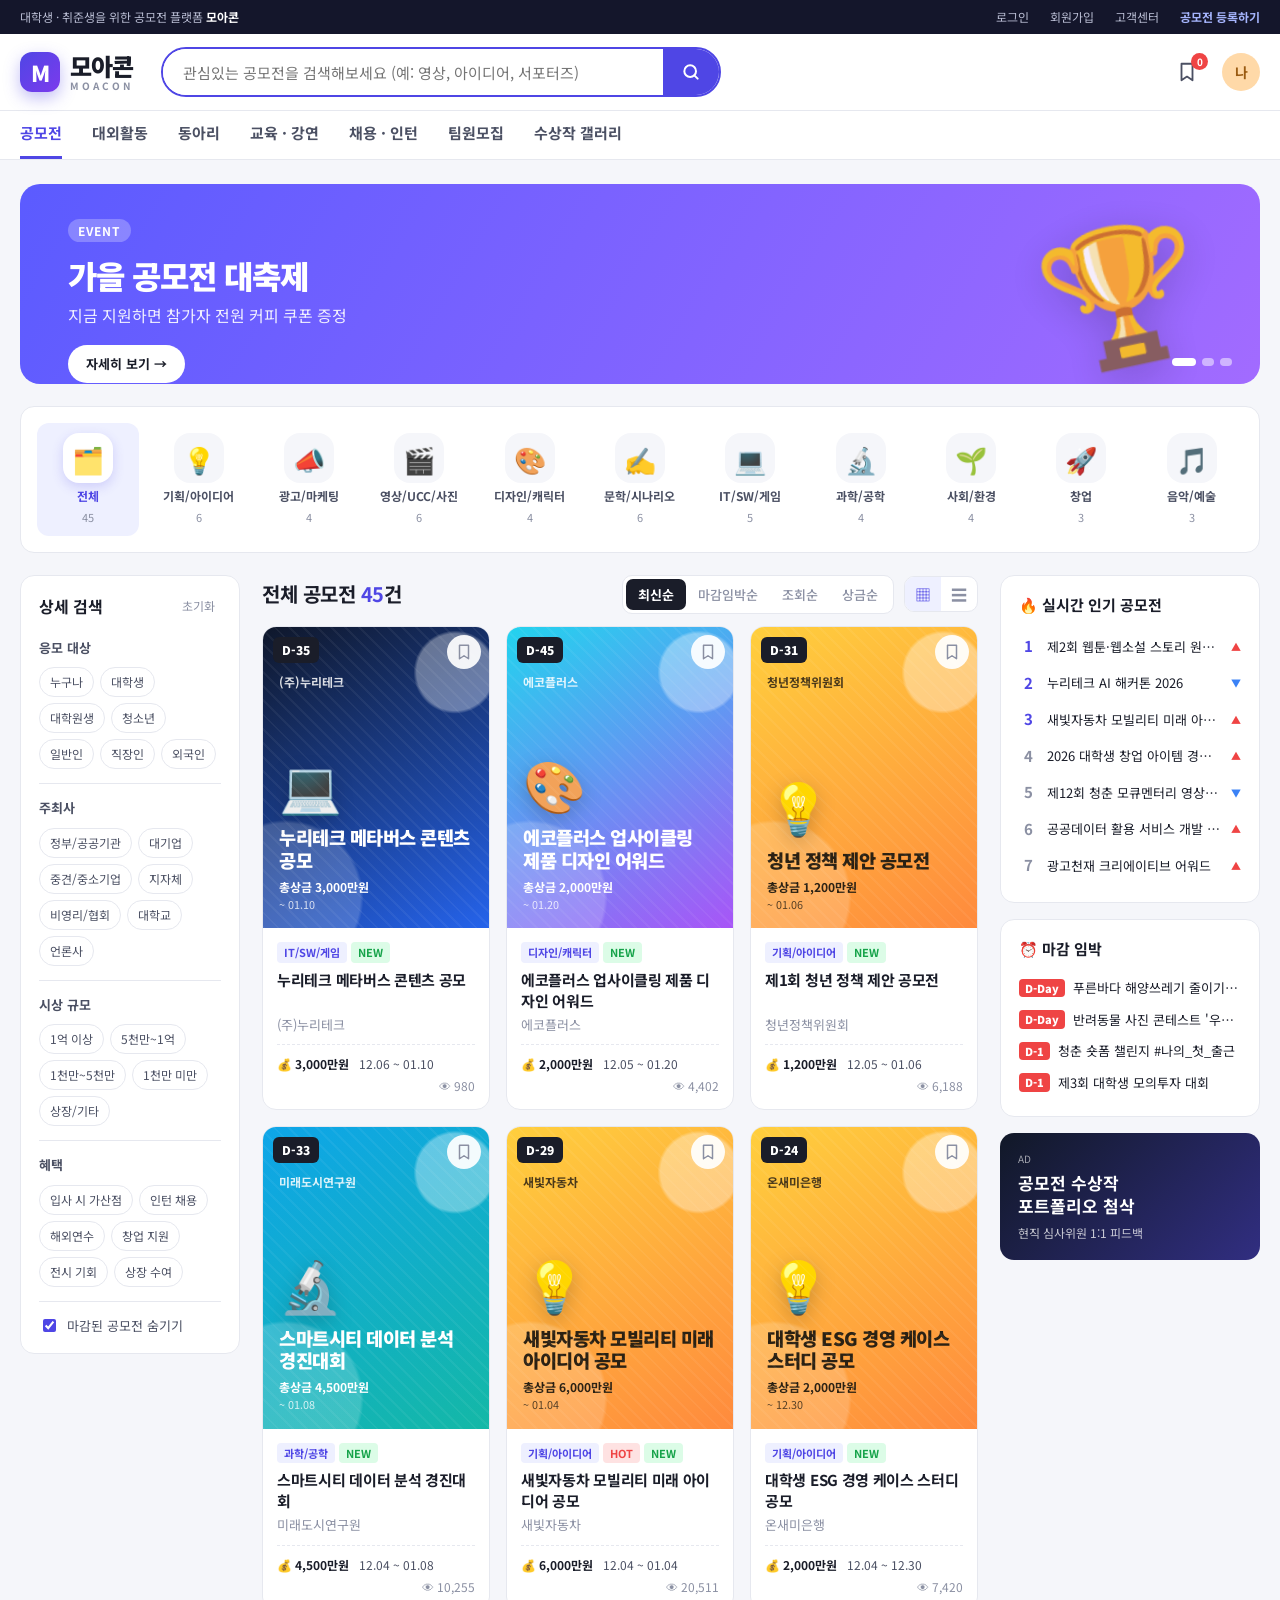
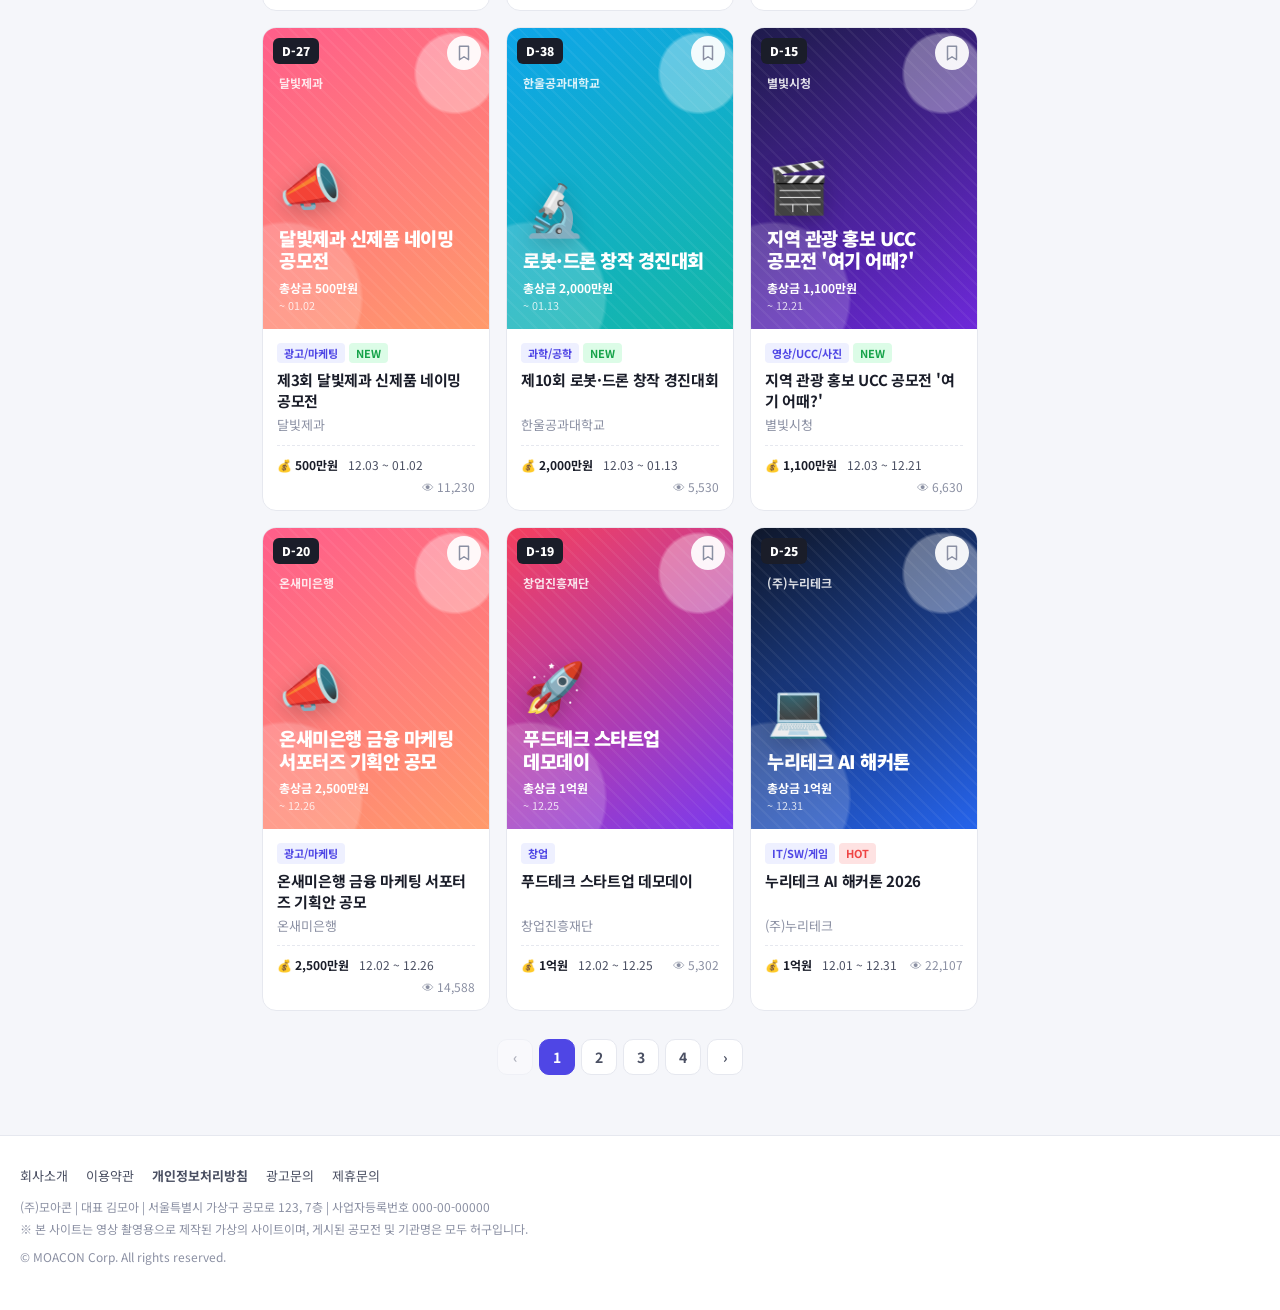
==== index.html @ 185e1c9c "Add mock contest listing site for mockumentary filming Static fictional contest platform (MOACON) wi" ====
<!doctype html>
<html lang="ko">
<head>
  <meta charset="utf-8">
  <meta name="viewport" content="width=device-width, initial-scale=1">
  <title>모아콘 - 대한민국 공모전 · 대외활동 플랫폼</title>
  <link rel="preconnect" href="https://fonts.googleapis.com">
  <link href="https://fonts.googleapis.com/css2?family=Noto+Sans+KR:wght@400;500;700;900&display=swap" rel="stylesheet">
  <link rel="stylesheet" href="assets/style.css">
</head>
<body>
  <!-- 상단 유틸 바 -->
  <div class="util-bar">
    <div class="container util-inner">
      <span>대학생 · 취준생을 위한 공모전 플랫폼 <b>모아콘</b></span>
      <nav>
        <a href="#" data-toast="로그인이 필요한 서비스입니다.">로그인</a>
        <a href="#" data-toast="회원가입 페이지 준비 중입니다.">회원가입</a>
        <a href="#" data-toast="고객센터 운영시간: 평일 10:00~18:00">고객센터</a>
        <a href="#" class="host-link" data-toast="공모전 등록 문의: help@moacon.example">공모전 등록하기</a>
      </nav>
    </div>
  </div>

  <!-- 헤더 -->
  <header class="header">
    <div class="container header-inner">
      <a href="#" class="logo" id="logoHome">
        <span class="logo-mark">M</span>
        <span class="logo-text">모아콘<small>MOACON</small></span>
      </a>
      <form class="search" id="searchForm">
        <input type="search" id="searchInput" placeholder="관심있는 공모전을 검색해보세요 (예: 영상, 아이디어, 서포터즈)" autocomplete="off">
        <button type="submit" aria-label="검색">
          <svg viewBox="0 0 24 24" width="20" height="20"><circle cx="11" cy="11" r="7" fill="none" stroke="currentColor" stroke-width="2.4"/><path d="M20 20l-4-4" stroke="currentColor" stroke-width="2.4" stroke-linecap="round"/></svg>
        </button>
      </form>
      <div class="header-actions">
        <button class="icon-btn" id="scrapListBtn" title="내 스크랩">
          <svg viewBox="0 0 24 24" width="22" height="22"><path d="M6 3h12v18l-6-4-6 4z" fill="none" stroke="currentColor" stroke-width="2" stroke-linejoin="round"/></svg>
          <span class="badge" id="scrapCount">0</span>
        </button>
        <div class="avatar" title="내 정보">나</div>
      </div>
    </div>
    <nav class="gnb">
      <div class="container gnb-inner">
        <a href="#" class="active">공모전</a>
        <a href="#" data-toast="대외활동 메뉴는 준비 중입니다.">대외활동</a>
        <a href="#" data-toast="동아리 메뉴는 준비 중입니다.">동아리</a>
        <a href="#" data-toast="교육·강연 메뉴는 준비 중입니다.">교육 · 강연</a>
        <a href="#" data-toast="채용 메뉴는 준비 중입니다.">채용 · 인턴</a>
        <a href="#" data-toast="커뮤니티 메뉴는 준비 중입니다.">팀원모집</a>
        <a href="#" data-toast="수상작 갤러리는 준비 중입니다.">수상작 갤러리</a>
      </div>
    </nav>
  </header>

  <main class="container main">
    <!-- 배너 -->
    <section class="banner" id="banner">
      <div class="banner-track" id="bannerTrack"></div>
      <div class="banner-dots" id="bannerDots"></div>
    </section>

    <!-- 분야 아이콘 -->
    <section class="cat-strip" id="catStrip"></section>

    <div class="layout">
      <!-- 필터 사이드바 -->
      <aside class="filters" id="filters">
        <div class="filter-head">
          <h3>상세 검색</h3>
          <button class="reset" id="resetFilters">초기화</button>
        </div>
        <div class="filter-group">
          <h4>응모 대상</h4>
          <div class="chips" data-filter="target"></div>
        </div>
        <div class="filter-group">
          <h4>주최사</h4>
          <div class="chips" data-filter="hostType"></div>
        </div>
        <div class="filter-group">
          <h4>시상 규모</h4>
          <div class="chips" data-filter="prize"></div>
        </div>
        <div class="filter-group">
          <h4>혜택</h4>
          <div class="chips" data-filter="benefit"></div>
        </div>
        <label class="check">
          <input type="checkbox" id="hideClosed" checked> 마감된 공모전 숨기기
        </label>
      </aside>

      <!-- 목록 -->
      <section class="list-area">
        <div class="list-head">
          <h2 id="listTitle">전체 공모전 <em id="resultCount">0</em>건</h2>
          <div class="list-tools">
            <div class="tabs" id="sortTabs">
              <button data-sort="latest" class="on">최신순</button>
              <button data-sort="deadline">마감임박순</button>
              <button data-sort="views">조회순</button>
              <button data-sort="prize">상금순</button>
            </div>
            <div class="view-toggle">
              <button data-view="grid" class="on" title="카드형">▦</button>
              <button data-view="list" title="리스트형">☰</button>
            </div>
          </div>
        </div>
        <div class="active-filters" id="activeFilters"></div>
        <div class="cards grid" id="cards"></div>
        <div class="empty" id="empty" hidden>
          <p>조건에 맞는 공모전이 없어요 🥲</p>
          <button class="btn-outline" id="emptyReset">필터 초기화</button>
        </div>
        <div class="pagination" id="pagination"></div>
      </section>

      <!-- 우측 랭킹 -->
      <aside class="side-right">
        <div class="box">
          <h3>🔥 실시간 인기 공모전</h3>
          <ol class="rank" id="rankList"></ol>
        </div>
        <div class="box">
          <h3>⏰ 마감 임박</h3>
          <ul class="mini" id="todayList"></ul>
        </div>
        <div class="box ad">
          <p class="ad-label">AD</p>
          <strong>공모전 수상작<br>포트폴리오 첨삭</strong>
          <span>현직 심사위원 1:1 피드백</span>
        </div>
      </aside>
    </div>
  </main>

  <footer class="footer">
    <div class="container">
      <div class="footer-links">
        <a href="#">회사소개</a><a href="#">이용약관</a><a href="#"><b>개인정보처리방침</b></a><a href="#">광고문의</a><a href="#">제휴문의</a>
      </div>
      <p>(주)모아콘 | 대표 김모아 | 서울특별시 가상구 공모로 123, 7층 | 사업자등록번호 000-00-00000</p>
      <p>※ 본 사이트는 영상 촬영용으로 제작된 가상의 사이트이며, 게시된 공모전 및 기관명은 모두 허구입니다.</p>
      <p class="copy">© MOACON Corp. All rights reserved.</p>
    </div>
  </footer>

  <!-- 상세 모달 -->
  <div class="modal" id="modal" hidden>
    <div class="modal-dim" data-close></div>
    <article class="modal-body" role="dialog" aria-modal="true">
      <button class="modal-close" data-close aria-label="닫기">✕</button>
      <div id="detail"></div>
    </article>
  </div>

  <div class="toast" id="toast"></div>

  <script src="assets/data.js"></script>
  <script src="assets/app.js"></script>
</body>
</html>
---- assets/style.css ----
:root {
  --brand: #4f46e5;
  --brand-2: #7c3aed;
  --brand-soft: #eef0ff;
  --ink: #1a1d29;
  --ink-2: #4b5063;
  --ink-3: #8b90a3;
  --line: #e6e8ef;
  --bg: #f5f6fa;
  --card: #ffffff;
  --red: #ef4444;
  --orange: #f97316;
  --radius: 14px;
}
* { box-sizing: border-box; }
html, body { margin: 0; }
body {
  font-family: "Noto Sans KR", -apple-system, "Apple SD Gothic Neo", "Malgun Gothic", sans-serif;
  background: var(--bg); color: var(--ink); font-size: 14px; line-height: 1.5;
  -webkit-font-smoothing: antialiased;
}
a { color: inherit; text-decoration: none; }
button { font: inherit; cursor: pointer; border: 0; background: none; color: inherit; }
.container { max-width: 1280px; margin: 0 auto; padding: 0 20px; }

/* util bar */
.util-bar { background: #14162b; color: #b9bdd3; font-size: 12px; }
.util-inner { display: flex; justify-content: space-between; align-items: center; height: 34px; }
.util-inner b { color: #fff; }
.util-inner nav a { margin-left: 18px; }
.util-inner nav a:hover { color: #fff; }
.host-link { color: #a5b4fc !important; font-weight: 700; }

/* header */
.header { background: #fff; border-bottom: 1px solid var(--line); position: sticky; top: 0; z-index: 30; }
.header-inner { display: flex; align-items: center; gap: 28px; height: 76px; }
.logo { display: flex; align-items: center; gap: 10px; flex-shrink: 0; }
.logo-mark {
  width: 40px; height: 40px; border-radius: 12px; display: grid; place-items: center;
  background: linear-gradient(135deg, var(--brand), var(--brand-2)); color: #fff; font-weight: 900; font-size: 22px;
  box-shadow: 0 6px 16px rgba(79, 70, 229, .35);
}
.logo-text { font-weight: 900; font-size: 24px; letter-spacing: -1px; display: flex; flex-direction: column; line-height: 1; }
.logo-text small { font-size: 10px; letter-spacing: 3px; color: var(--ink-3); font-weight: 700; margin-top: 3px; }
.search { flex: 1; max-width: 560px; display: flex; border: 2px solid var(--brand); border-radius: 999px; overflow: hidden; background: #fff; }
.search input { flex: 1; border: 0; outline: 0; padding: 0 20px; font: inherit; font-size: 15px; height: 46px; min-width: 0; }
.search button { width: 56px; background: var(--brand); color: #fff; display: grid; place-items: center; }
.header-actions { margin-left: auto; display: flex; align-items: center; gap: 14px; }
.icon-btn { position: relative; width: 42px; height: 42px; border-radius: 50%; display: grid; place-items: center; color: var(--ink-2); }
.icon-btn:hover { background: var(--bg); }
.icon-btn .badge {
  position: absolute; top: 2px; right: 0; background: var(--red); color: #fff; font-size: 10px; font-weight: 700;
  min-width: 17px; height: 17px; border-radius: 9px; display: grid; place-items: center; padding: 0 4px;
}
.avatar { width: 38px; height: 38px; border-radius: 50%; background: #ffd9a8; display: grid; place-items: center; font-weight: 700; color: #9a5b12; }
.gnb { border-top: 1px solid var(--line); }
.gnb-inner { display: flex; gap: 30px; height: 48px; align-items: stretch; overflow-x: auto; scrollbar-width: none; }
.gnb a { display: flex; align-items: center; font-weight: 700; font-size: 15px; color: var(--ink-2); white-space: nowrap; border-bottom: 3px solid transparent; }
.gnb a.active, .gnb a:hover { color: var(--brand); border-color: var(--brand); }

.main { padding-top: 24px; padding-bottom: 60px; }

/* banner */
.banner { position: relative; overflow: hidden; border-radius: 20px; height: 200px; }
.banner-track { display: flex; height: 100%; transition: transform .6s cubic-bezier(.6, 0, .2, 1); }
.slide { flex: 0 0 100%; position: relative; padding: 36px 48px; color: #fff; overflow: hidden; }
.slide h2 { margin: 10px 0 4px; font-size: 32px; font-weight: 900; letter-spacing: -1px; }
.slide p { margin: 0 0 18px; opacity: .9; font-size: 16px; }
.b-tag { background: rgba(255, 255, 255, .25); padding: 3px 10px; border-radius: 999px; font-size: 12px; font-weight: 700; letter-spacing: 1px; }
.b-btn { background: #fff; color: var(--ink); padding: 9px 18px; border-radius: 999px; font-weight: 700; font-size: 13px; }
.b-deco { position: absolute; right: 60px; top: 50%; transform: translateY(-50%) rotate(-12deg); font-size: 130px; opacity: .9; filter: drop-shadow(0 10px 20px rgba(0,0,0,.2)); }
.banner-dots { position: absolute; right: 28px; bottom: 18px; display: flex; gap: 6px; }
.banner-dots button { width: 8px; height: 8px; border-radius: 4px; background: rgba(255, 255, 255, .5); transition: width .3s; }
.banner-dots button.on { width: 24px; background: #fff; }

/* category strip */
.cat-strip { display: grid; grid-template-columns: repeat(11, 1fr); gap: 8px; margin: 22px 0; background: #fff; padding: 16px; border-radius: var(--radius); border: 1px solid var(--line); }
.cat { display: flex; flex-direction: column; align-items: center; gap: 4px; padding: 10px 4px; border-radius: 12px; transition: background .15s; }
.cat:hover { background: var(--bg); }
.cat.on { background: var(--brand-soft); }
.cat.on .cat-label { color: var(--brand); }
.cat-icon { font-size: 26px; width: 50px; height: 50px; display: grid; place-items: center; background: var(--bg); border-radius: 16px; }
.cat.on .cat-icon { background: #fff; box-shadow: 0 4px 12px rgba(79, 70, 229, .2); }
.cat-label { font-size: 12px; font-weight: 700; color: var(--ink-2); text-align: center; white-space: nowrap; }
.cat-count { font-size: 11px; color: var(--ink-3); }

/* layout */
.layout { display: grid; grid-template-columns: 220px 1fr 260px; gap: 22px; align-items: start; }

.filters, .box { background: #fff; border: 1px solid var(--line); border-radius: var(--radius); padding: 18px; }
.filters { position: sticky; top: 144px; }
.filter-head { display: flex; justify-content: space-between; align-items: center; margin-bottom: 6px; }
.filter-head h3 { margin: 0; font-size: 16px; }
.reset { font-size: 12px; color: var(--ink-3); }
.reset:hover { color: var(--brand); }
.filter-group { padding: 14px 0; border-bottom: 1px solid var(--line); }
.filter-group h4 { margin: 0 0 10px; font-size: 13px; color: var(--ink-2); }
.chips { display: flex; flex-wrap: wrap; gap: 6px; }
.chip { padding: 5px 10px; border: 1px solid var(--line); border-radius: 999px; font-size: 12px; color: var(--ink-2); transition: all .15s; }
.chip:hover { border-color: var(--brand); color: var(--brand); }
.chip.on { background: var(--brand); border-color: var(--brand); color: #fff; }
.check { display: flex; gap: 8px; align-items: center; font-size: 13px; padding-top: 14px; color: var(--ink-2); cursor: pointer; }
.check input { accent-color: var(--brand); }

/* list */
.list-head { display: flex; justify-content: space-between; align-items: center; flex-wrap: wrap; gap: 10px; margin-bottom: 12px; scroll-margin-top: 150px; }
.list-head h2 { margin: 0; font-size: 20px; letter-spacing: -.5px; }
.list-head em { font-style: normal; color: var(--brand); }
.list-tools { display: flex; gap: 10px; align-items: center; }
.tabs { display: flex; background: #fff; border: 1px solid var(--line); border-radius: 10px; padding: 3px; }
.tabs button { padding: 6px 12px; font-size: 13px; border-radius: 7px; color: var(--ink-3); font-weight: 500; }
.tabs button.on { background: var(--ink); color: #fff; font-weight: 700; }
.view-toggle { display: flex; border: 1px solid var(--line); border-radius: 10px; overflow: hidden; background: #fff; }
.view-toggle button { width: 36px; height: 34px; color: var(--ink-3); font-size: 16px; }
.view-toggle button.on { color: var(--brand); background: var(--brand-soft); }

.active-filters { display: flex; flex-wrap: wrap; gap: 6px; margin-bottom: 12px; }
.active-filters:empty { display: none; }
.af { display: inline-flex; align-items: center; gap: 6px; background: var(--brand-soft); color: var(--brand); font-size: 12px; font-weight: 700; padding: 4px 6px 4px 12px; border-radius: 999px; }
.af button { font-size: 10px; width: 18px; height: 18px; border-radius: 50%; }
.af button:hover { background: rgba(79, 70, 229, .15); }

/* cards: grid */
.cards.grid { display: grid; grid-template-columns: repeat(3, 1fr); gap: 16px; }
.card { background: var(--card); border-radius: var(--radius); overflow: hidden; border: 1px solid var(--line); cursor: pointer; transition: transform .2s, box-shadow .2s; position: relative; }
.card:hover { transform: translateY(-4px); box-shadow: 0 14px 30px rgba(20, 22, 43, .1); }
.card.is-closed { opacity: .55; }
.thumb { position: relative; aspect-ratio: 3 / 4; overflow: hidden; }
.thumb .poster { transition: transform .4s; }
.card:hover .thumb .poster { transform: scale(1.04); }
.dday { position: absolute; top: 10px; left: 10px; background: var(--ink); color: #fff; font-weight: 900; font-size: 12px; padding: 4px 9px; border-radius: 6px; }
.dday.soon { background: var(--orange); }
.dday.urgent { background: var(--red); animation: pulse 1.6s infinite; }
.dday.closed { background: #9ca3af; }
@keyframes pulse { 50% { box-shadow: 0 0 0 6px rgba(239, 68, 68, .25); } }
.scrap { position: absolute; top: 8px; right: 8px; width: 34px; height: 34px; border-radius: 50%; background: rgba(255, 255, 255, .92); display: grid; place-items: center; color: var(--ink-3); }
.scrap svg { fill: none; }
.scrap.on { color: var(--brand); }
.scrap.on svg { fill: var(--brand); }
.info { padding: 14px; }
.labels { display: flex; gap: 4px; margin-bottom: 6px; flex-wrap: wrap; }
.lb { font-size: 11px; font-weight: 700; padding: 2px 7px; border-radius: 4px; }
.cat-lb { background: var(--brand-soft); color: var(--brand); }
.lb.hot { background: #fee2e2; color: var(--red); }
.lb.new { background: #dcfce7; color: #16a34a; }
.title { margin: 0 0 4px; font-size: 15px; font-weight: 700; line-height: 1.4; letter-spacing: -.3px; display: -webkit-box; -webkit-line-clamp: 2; -webkit-box-orient: vertical; overflow: hidden; min-height: 42px; }
.host { margin: 0 0 10px; color: var(--ink-3); font-size: 13px; }
.meta { display: flex; flex-wrap: wrap; gap: 4px 10px; font-size: 12px; color: var(--ink-2); border-top: 1px dashed var(--line); padding-top: 10px; }
.m-prize { font-weight: 700; color: var(--ink); }
.m-views { margin-left: auto; color: var(--ink-3); }
.dday-col { display: none; }

/* cards: list */
.cards.list { display: flex; flex-direction: column; gap: 10px; }
.cards.list .card { display: grid; grid-template-columns: 90px 1fr 90px; align-items: center; }
.cards.list .card:hover { transform: none; }
.cards.list .thumb { aspect-ratio: 3 / 4; }
.cards.list .thumb .dday, .cards.list .thumb .scrap { display: none; }
.cards.list .poster { font-size: 7px; padding: 8px; }
.cards.list .title { min-height: 0; -webkit-line-clamp: 1; }
.cards.list .meta { border: 0; padding: 0; }
.cards.list .m-views { margin-left: 0; }
.cards.list .dday-col { display: block; text-align: center; font-weight: 900; font-size: 18px; color: var(--ink); }
.dday-col.soon { color: var(--orange) !important; }
.dday-col.urgent { color: var(--red) !important; }
.dday-col.closed { color: #9ca3af !important; }

/* poster (CSS 생성 포스터) */
.poster {
  position: absolute; inset: 0; display: flex; flex-direction: column; padding: 16px; overflow: hidden;
  background:
    radial-gradient(circle at 85% 15%, rgba(255,255,255,.35) 0 12%, transparent 13%),
    radial-gradient(circle at 10% 90%, rgba(255,255,255,.18) 0 22%, transparent 23%),
    linear-gradient(150deg, var(--pa), var(--pb));
}
.poster::after { content: ""; position: absolute; inset: 0; background: repeating-linear-gradient(45deg, rgba(255,255,255,.05) 0 2px, transparent 2px 10px); pointer-events: none; }
.p-host { font-size: 1em; font-weight: 700; opacity: .85; padding-top: 30px; }
.p-icon { font-size: 4.2em; margin: auto 0 .1em; filter: drop-shadow(0 6px 10px rgba(0,0,0,.2)); }
.p-title { font-size: 1.55em; font-weight: 900; line-height: 1.2; letter-spacing: -.5px; word-break: keep-all; }
.p-meta { margin-top: .6em; font-size: 1em; font-weight: 700; }
.p-date { font-size: .9em; opacity: .8; }
.thumb .poster { font-size: 12px; }
.poster.big { position: relative; inset: auto; aspect-ratio: 3 / 4; border-radius: 12px; font-size: 16px; padding: 24px; }
.poster.big .p-host { padding-top: 0; }

.empty { text-align: center; padding: 80px 0; color: var(--ink-3); background: #fff; border-radius: var(--radius); border: 1px solid var(--line); }
.empty p { font-size: 16px; }

.pagination { display: flex; justify-content: center; gap: 6px; margin-top: 28px; }
.pagination button { width: 36px; height: 36px; border-radius: 10px; background: #fff; border: 1px solid var(--line); font-weight: 700; color: var(--ink-2); }
.pagination button.on { background: var(--brand); border-color: var(--brand); color: #fff; }
.pagination button:disabled { opacity: .4; cursor: default; }

/* right side */
.side-right { display: flex; flex-direction: column; gap: 16px; position: sticky; top: 144px; }
.box h3 { margin: 0 0 12px; font-size: 15px; }
.rank { list-style: none; margin: 0; padding: 0; }
.rank li { display: flex; align-items: center; gap: 10px; padding: 7px 0; cursor: pointer; font-size: 13px; }
.rank li:hover span { color: var(--brand); text-decoration: underline; }
.rank b { width: 18px; text-align: center; color: var(--brand); font-size: 15px; }
.rank li:nth-child(n+4) b { color: var(--ink-3); }
.rank span { flex: 1; overflow: hidden; white-space: nowrap; text-overflow: ellipsis; }
.rank em { font-style: normal; font-size: 10px; }
.rank em.up { color: var(--red); }
.rank em.down { color: #3b82f6; }
.rank em.same { color: var(--ink-3); }
.mini { list-style: none; margin: 0; padding: 0; font-size: 13px; }
.mini li { padding: 6px 0; cursor: pointer; display: flex; gap: 8px; align-items: center; }
.mini li span:last-child { overflow: hidden; white-space: nowrap; text-overflow: ellipsis; }
.mini li:hover { color: var(--brand); }
.dday-sm { font-size: 11px; font-weight: 900; color: #fff; background: var(--ink); border-radius: 4px; padding: 1px 6px; flex-shrink: 0; }
.dday-sm.urgent { background: var(--red); }
.dday-sm.soon { background: var(--orange); }
.dday-sm.closed { background: #9ca3af; }
.box.ad { background: linear-gradient(135deg, #111827, #312e81); color: #fff; border: 0; display: flex; flex-direction: column; gap: 6px; }
.ad-label { margin: 0; font-size: 10px; opacity: .6; }
.box.ad strong { font-size: 17px; line-height: 1.35; }
.box.ad span { font-size: 12px; opacity: .75; }

/* footer */
.footer { background: #fff; border-top: 1px solid var(--line); padding: 30px 0 40px; color: var(--ink-3); font-size: 12px; }
.footer-links { display: flex; gap: 18px; margin-bottom: 12px; color: var(--ink-2); font-size: 13px; flex-wrap: wrap; }
.footer p { margin: 4px 0; }
.copy { margin-top: 10px !important; }

/* modal */
.modal { position: fixed; inset: 0; z-index: 100; display: grid; place-items: center; padding: 30px 16px; }
.modal[hidden] { display: none; }
.modal-dim { position: absolute; inset: 0; background: rgba(15, 17, 30, .6); animation: fade .2s; }
.modal-body { position: relative; background: #fff; border-radius: 20px; width: min(920px, 100%); max-height: 100%; overflow-y: auto; padding: 32px; animation: up .25s ease-out; }
@keyframes fade { from { opacity: 0; } }
@keyframes up { from { transform: translateY(20px); opacity: 0; } }
.modal-close { position: absolute; top: 14px; right: 14px; width: 36px; height: 36px; border-radius: 50%; background: var(--bg); font-size: 16px; z-index: 2; }
.d-top { display: grid; grid-template-columns: 280px 1fr; gap: 28px; }
.d-info h2 { margin: 6px 0 16px; font-size: 24px; letter-spacing: -.7px; line-height: 1.35; }
.d-table { width: 100%; border-collapse: collapse; font-size: 14px; }
.d-table th { text-align: left; width: 90px; color: var(--ink-3); font-weight: 500; padding: 7px 0; vertical-align: top; }
.d-table td { padding: 7px 0; }
.d-table a { color: var(--brand); text-decoration: underline; }
.d-stats { margin: 14px 0; font-size: 13px; color: var(--ink-3); }
.d-actions { display: flex; gap: 8px; flex-wrap: wrap; }
.btn-primary { background: linear-gradient(135deg, var(--brand), var(--brand-2)); color: #fff; font-weight: 700; padding: 12px 34px; border-radius: 12px; font-size: 15px; box-shadow: 0 8px 18px rgba(79, 70, 229, .3); }
.btn-primary:disabled { background: #cbd5e1; box-shadow: none; cursor: default; }
.btn-outline { border: 1px solid var(--line); padding: 11px 18px; border-radius: 12px; font-weight: 700; color: var(--ink-2); background: #fff; }
.btn-outline.on { border-color: var(--brand); color: var(--brand); background: var(--brand-soft); }
.d-body { margin-top: 30px; border-top: 1px solid var(--line); padding-top: 10px; color: var(--ink-2); font-size: 14px; line-height: 1.75; }
.d-body h3 { color: var(--ink); font-size: 16px; margin: 22px 0 8px; padding-left: 10px; border-left: 4px solid var(--brand); }
.d-prize { border-collapse: collapse; width: 100%; max-width: 480px; text-align: center; }
.d-prize th, .d-prize td { border: 1px solid var(--line); padding: 8px; }
.d-prize th { background: var(--bg); color: var(--ink); }

.toast { position: fixed; left: 50%; bottom: 40px; transform: translate(-50%, 20px); background: rgba(20, 22, 43, .92); color: #fff; padding: 12px 22px; border-radius: 999px; font-size: 14px; opacity: 0; pointer-events: none; transition: all .25s; z-index: 200; }
.toast.show { opacity: 1; transform: translate(-50%, 0); }

/* responsive */
@media (max-width: 1180px) {
  .layout { grid-template-columns: 200px 1fr; }
  .side-right { display: none; }
  .cat-strip { grid-template-columns: repeat(6, 1fr); }
}
@media (max-width: 860px) {
  .layout { grid-template-columns: 1fr; }
  .filters { position: static; }
  .cards.grid { grid-template-columns: repeat(2, 1fr); }
  .util-bar span { display: none; }
  .header-inner { gap: 12px; height: auto; padding-top: 12px; padding-bottom: 12px; flex-wrap: wrap; }
  .search { order: 3; max-width: none; flex-basis: 100%; }
  .cat-strip { grid-template-columns: repeat(4, 1fr); }
  .d-top { grid-template-columns: 1fr; }
  .poster.big { max-width: 280px; }
  .b-deco { display: none; }
  .slide { padding: 28px; }
  .slide h2 { font-size: 24px; }
  .filters, .side-right { top: auto; }
}
@media (max-width: 480px) {
  .container { padding: 0 16px; }
  .cards.grid { gap: 10px; }
  .thumb .poster { font-size: 9px; padding: 10px; }
  .info { padding: 10px; }
  .meta .m-period { display: none; }
  .cat-strip { grid-template-columns: repeat(3, 1fr); }
  .modal-body { padding: 22px 18px; }
  .cards.list .card { grid-template-columns: 70px 1fr 64px; }
}
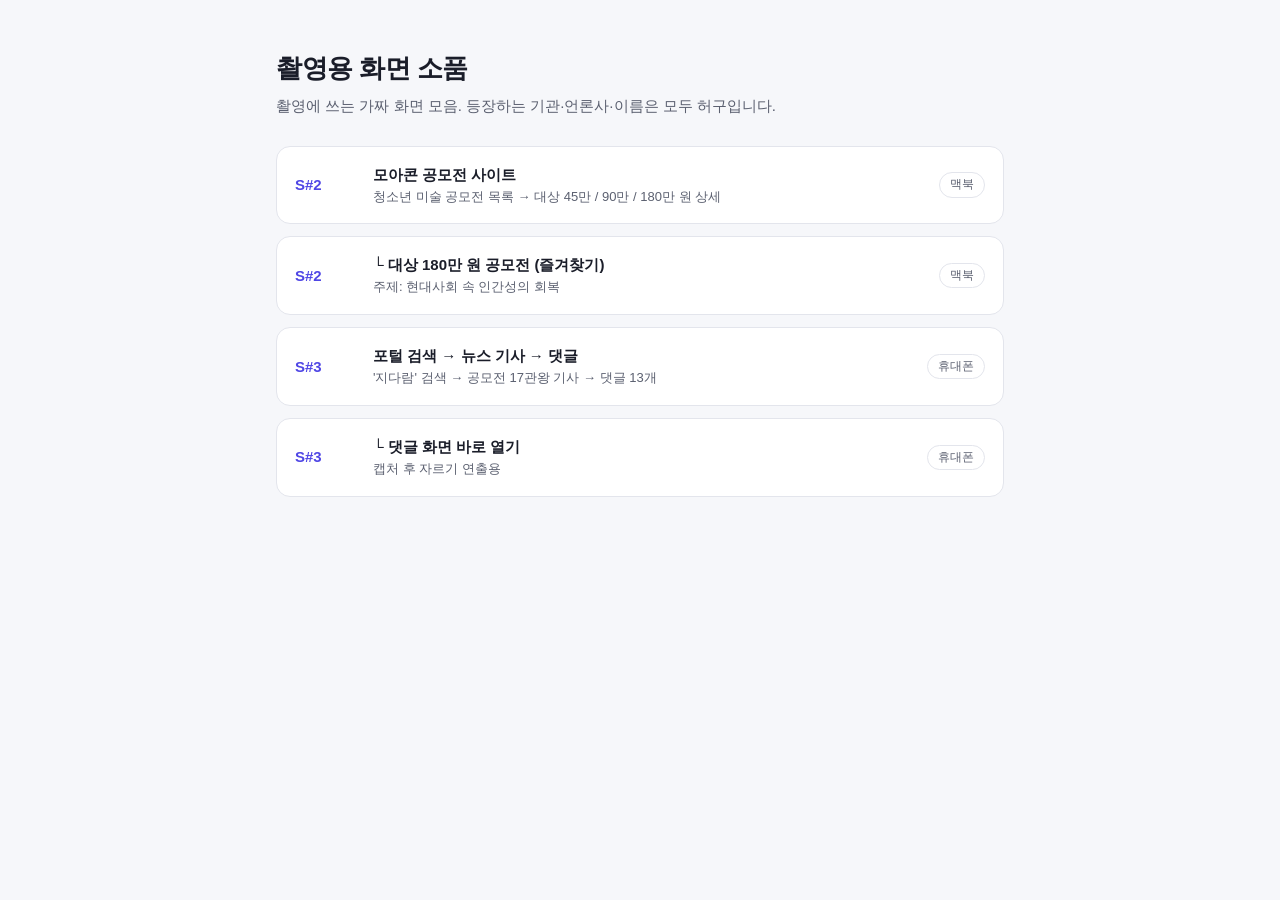
==== commit 0f3d4104: "Rework contest site for S#2 and add Naver-style portal for S#3 - contest/: split detail into its own" ====
--- a/index.html
+++ b/index.html
@@ -3,165 +3,34 @@
 <head>
   <meta charset="utf-8">
   <meta name="viewport" content="width=device-width, initial-scale=1">
-  <title>모아콘 - 대한민국 공모전 · 대외활동 플랫폼</title>
-  <link rel="preconnect" href="https://fonts.googleapis.com">
-  <link href="https://fonts.googleapis.com/css2?family=Noto+Sans+KR:wght@400;500;700;900&display=swap" rel="stylesheet">
-  <link rel="stylesheet" href="assets/style.css">
+  <title>촬영용 화면 소품</title>
+  <style>
+    :root { --ink: #1a1d29; --ink-2: #5b6070; --line: #e3e5ec; --bg: #f6f7fa; --accent: #4f46e5; }
+    * { box-sizing: border-box; }
+    body { margin: 0; background: var(--bg); color: var(--ink); font: 15px/1.6 -apple-system, "Apple SD Gothic Neo", "Noto Sans KR", sans-serif; }
+    main { max-width: 760px; margin: 0 auto; padding: 48px 16px; }
+    h1 { margin: 0 0 4px; font-size: 26px; letter-spacing: -.5px; }
+    p.sub { margin: 0 0 28px; color: var(--ink-2); }
+    ul { list-style: none; margin: 0; padding: 0; display: grid; gap: 12px; }
+    li a { display: grid; grid-template-columns: 64px 1fr auto; gap: 14px; align-items: center; background: #fff; border: 1px solid var(--line); border-radius: 14px; padding: 16px 18px; color: inherit; text-decoration: none; }
+    li a:hover { border-color: var(--accent); }
+    .scene { font-weight: 800; color: var(--accent); font-variant-numeric: tabular-nums; }
+    .t { font-weight: 700; }
+    .d { display: block; font-size: 13px; color: var(--ink-2); }
+    .dev { font-size: 12px; color: var(--ink-2); border: 1px solid var(--line); border-radius: 999px; padding: 2px 10px; white-space: nowrap; }
+    h2 { font-size: 15px; margin: 32px 0 10px; color: var(--ink-2); }
+  </style>
 </head>
 <body>
-  <!-- 상단 유틸 바 -->
-  <div class="util-bar">
-    <div class="container util-inner">
-      <span>대학생 · 취준생을 위한 공모전 플랫폼 <b>모아콘</b></span>
-      <nav>
-        <a href="#" data-toast="로그인이 필요한 서비스입니다.">로그인</a>
-        <a href="#" data-toast="회원가입 페이지 준비 중입니다.">회원가입</a>
-        <a href="#" data-toast="고객센터 운영시간: 평일 10:00~18:00">고객센터</a>
-        <a href="#" class="host-link" data-toast="공모전 등록 문의: help@moacon.example">공모전 등록하기</a>
-      </nav>
-    </div>
-  </div>
-
-  <!-- 헤더 -->
-  <header class="header">
-    <div class="container header-inner">
-      <a href="#" class="logo" id="logoHome">
-        <span class="logo-mark">M</span>
-        <span class="logo-text">모아콘<small>MOACON</small></span>
-      </a>
-      <form class="search" id="searchForm">
-        <input type="search" id="searchInput" placeholder="관심있는 공모전을 검색해보세요 (예: 영상, 아이디어, 서포터즈)" autocomplete="off">
-        <button type="submit" aria-label="검색">
-          <svg viewBox="0 0 24 24" width="20" height="20"><circle cx="11" cy="11" r="7" fill="none" stroke="currentColor" stroke-width="2.4"/><path d="M20 20l-4-4" stroke="currentColor" stroke-width="2.4" stroke-linecap="round"/></svg>
-        </button>
-      </form>
-      <div class="header-actions">
-        <button class="icon-btn" id="scrapListBtn" title="내 스크랩">
-          <svg viewBox="0 0 24 24" width="22" height="22"><path d="M6 3h12v18l-6-4-6 4z" fill="none" stroke="currentColor" stroke-width="2" stroke-linejoin="round"/></svg>
-          <span class="badge" id="scrapCount">0</span>
-        </button>
-        <div class="avatar" title="내 정보">나</div>
-      </div>
-    </div>
-    <nav class="gnb">
-      <div class="container gnb-inner">
-        <a href="#" class="active">공모전</a>
-        <a href="#" data-toast="대외활동 메뉴는 준비 중입니다.">대외활동</a>
-        <a href="#" data-toast="동아리 메뉴는 준비 중입니다.">동아리</a>
-        <a href="#" data-toast="교육·강연 메뉴는 준비 중입니다.">교육 · 강연</a>
-        <a href="#" data-toast="채용 메뉴는 준비 중입니다.">채용 · 인턴</a>
-        <a href="#" data-toast="커뮤니티 메뉴는 준비 중입니다.">팀원모집</a>
-        <a href="#" data-toast="수상작 갤러리는 준비 중입니다.">수상작 갤러리</a>
-      </div>
-    </nav>
-  </header>
-
-  <main class="container main">
-    <!-- 배너 -->
-    <section class="banner" id="banner">
-      <div class="banner-track" id="bannerTrack"></div>
-      <div class="banner-dots" id="bannerDots"></div>
-    </section>
-
-    <!-- 분야 아이콘 -->
-    <section class="cat-strip" id="catStrip"></section>
-
-    <div class="layout">
-      <!-- 필터 사이드바 -->
-      <aside class="filters" id="filters">
-        <div class="filter-head">
-          <h3>상세 검색</h3>
-          <button class="reset" id="resetFilters">초기화</button>
-        </div>
-        <div class="filter-group">
-          <h4>응모 대상</h4>
-          <div class="chips" data-filter="target"></div>
-        </div>
-        <div class="filter-group">
-          <h4>주최사</h4>
-          <div class="chips" data-filter="hostType"></div>
-        </div>
-        <div class="filter-group">
-          <h4>시상 규모</h4>
-          <div class="chips" data-filter="prize"></div>
-        </div>
-        <div class="filter-group">
-          <h4>혜택</h4>
-          <div class="chips" data-filter="benefit"></div>
-        </div>
-        <label class="check">
-          <input type="checkbox" id="hideClosed" checked> 마감된 공모전 숨기기
-        </label>
-      </aside>
-
-      <!-- 목록 -->
-      <section class="list-area">
-        <div class="list-head">
-          <h2 id="listTitle">전체 공모전 <em id="resultCount">0</em>건</h2>
-          <div class="list-tools">
-            <div class="tabs" id="sortTabs">
-              <button data-sort="latest" class="on">최신순</button>
-              <button data-sort="deadline">마감임박순</button>
-              <button data-sort="views">조회순</button>
-              <button data-sort="prize">상금순</button>
-            </div>
-            <div class="view-toggle">
-              <button data-view="grid" class="on" title="카드형">▦</button>
-              <button data-view="list" title="리스트형">☰</button>
-            </div>
-          </div>
-        </div>
-        <div class="active-filters" id="activeFilters"></div>
-        <div class="cards grid" id="cards"></div>
-        <div class="empty" id="empty" hidden>
-          <p>조건에 맞는 공모전이 없어요 🥲</p>
-          <button class="btn-outline" id="emptyReset">필터 초기화</button>
-        </div>
-        <div class="pagination" id="pagination"></div>
-      </section>
-
-      <!-- 우측 랭킹 -->
-      <aside class="side-right">
-        <div class="box">
-          <h3>🔥 실시간 인기 공모전</h3>
-          <ol class="rank" id="rankList"></ol>
-        </div>
-        <div class="box">
-          <h3>⏰ 마감 임박</h3>
-          <ul class="mini" id="todayList"></ul>
-        </div>
-        <div class="box ad">
-          <p class="ad-label">AD</p>
-          <strong>공모전 수상작<br>포트폴리오 첨삭</strong>
-          <span>현직 심사위원 1:1 피드백</span>
-        </div>
-      </aside>
-    </div>
-  </main>
-
-  <footer class="footer">
-    <div class="container">
-      <div class="footer-links">
-        <a href="#">회사소개</a><a href="#">이용약관</a><a href="#"><b>개인정보처리방침</b></a><a href="#">광고문의</a><a href="#">제휴문의</a>
-      </div>
-      <p>(주)모아콘 | 대표 김모아 | 서울특별시 가상구 공모로 123, 7층 | 사업자등록번호 000-00-00000</p>
-      <p>※ 본 사이트는 영상 촬영용으로 제작된 가상의 사이트이며, 게시된 공모전 및 기관명은 모두 허구입니다.</p>
-      <p class="copy">© MOACON Corp. All rights reserved.</p>
-    </div>
-  </footer>
-
-  <!-- 상세 모달 -->
-  <div class="modal" id="modal" hidden>
-    <div class="modal-dim" data-close></div>
-    <article class="modal-body" role="dialog" aria-modal="true">
-      <button class="modal-close" data-close aria-label="닫기">✕</button>
-      <div id="detail"></div>
-    </article>
-  </div>
-
-  <div class="toast" id="toast"></div>
-
-  <script src="assets/data.js"></script>
-  <script src="assets/app.js"></script>
+<main>
+  <h1>촬영용 화면 소품</h1>
+  <p class="sub">촬영에 쓰는 가짜 화면 모음. 등장하는 기관·언론사·이름은 모두 허구입니다.</p>
+  <ul>
+    <li><a href="contest/index.html?cat=art"><span class="scene">S#2</span><span><span class="t">모아콘 공모전 사이트</span><span class="d">청소년 미술 공모전 목록 → 대상 45만 / 90만 / 180만 원 상세</span></span><span class="dev">맥북</span></a></li>
+    <li><a href="contest/detail.html?id=3"><span class="scene">S#2</span><span><span class="t">└ 대상 180만 원 공모전 (즐겨찾기)</span><span class="d">주제: 현대사회 속 인간성의 회복</span></span><span class="dev">맥북</span></a></li>
+    <li><a href="portal/index.html"><span class="scene">S#3</span><span><span class="t">포털 검색 → 뉴스 기사 → 댓글</span><span class="d">'지다람' 검색 → 공모전 17관왕 기사 → 댓글 13개</span></span><span class="dev">휴대폰</span></a></li>
+    <li><a href="portal/comments.html"><span class="scene">S#3</span><span><span class="t">└ 댓글 화면 바로 열기</span><span class="d">캡처 후 자르기 연출용</span></span><span class="dev">휴대폰</span></a></li>
+  </ul>
+</main>
 </body>
 </html>
